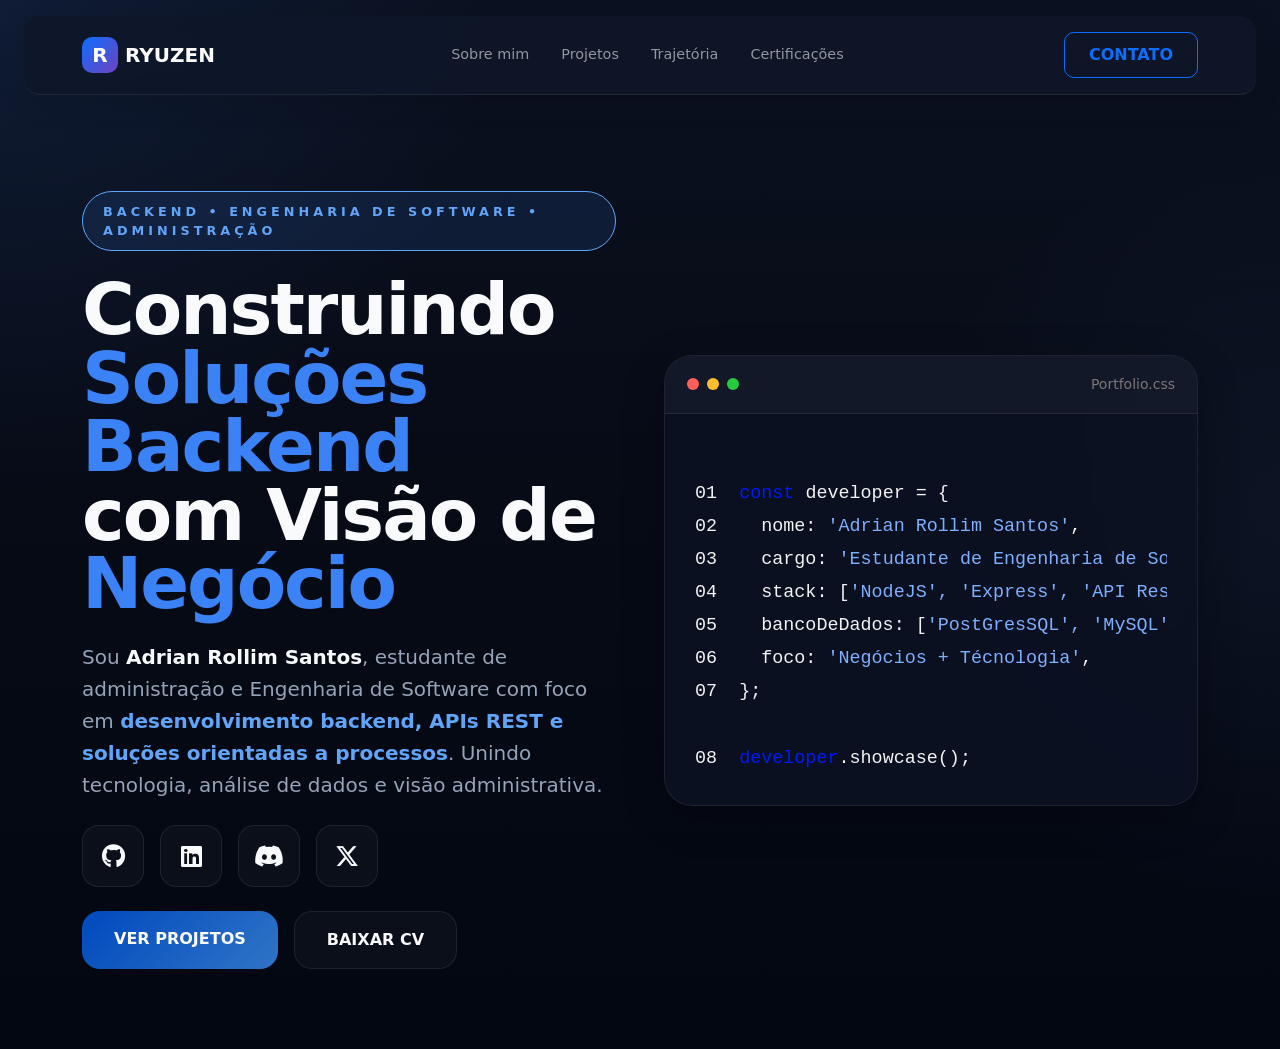
==== index.html @ 3df1aaa7 "feat: initial project setup" ====
<!doctype html>
<html lang="en">
  <head>
    <meta charset="utf-8">
    <meta name="viewport" content="width=device-width, initial-scale=1">
    <title>Bootstrap demo</title>
    <!-- === Bootstrap Link === -->
    <link href="https://cdn.jsdelivr.net/npm/bootstrap@5.3.8/dist/css/bootstrap.min.css" rel="stylesheet" integrity="sha384-sRIl4kxILFvY47J16cr9ZwB07vP4J8+LH7qKQnuqkuIAvNWLzeN8tE5YBujZqJLB" crossorigin="anonymous">
    
    <!-- === Bootstrap Icons === -->
    <link rel="stylesheet" href="https://cdn.jsdelivr.net/npm/bootstrap-icons@1.13.1/font/bootstrap-icons.min.css">

    <!-- Font Awesome Icons -->
    <link rel="stylesheet" href="https://cdnjs.cloudflare.com/ajax/libs/font-awesome/6.5.1/css/all.min.css">
    
    <!-- === CSS Personalizado === -->
    <link rel="stylesheet" href="assets/css/style.css">
    <link rel="stylesheet" href="assets/css/style-hero-section.css">
  </head>
  <body>

    <!-- === header === -->
    <header class="px-4 py-3">
        <nav class="navbar navbar-expand-lg navbar-dark modern-header py-3 rounded-4 sticky-top">
            <div class="container">
                <a href="index.html" class="navbar-brand fw-bold"><span class="brand-icon">R</span> RYUZEN</a>

                <button class="navbar-toggler" 
                type="button" data-bs-toggle="collapse" 
                data-bs-target="#menu"><span class="navbar-toggler-icon"></span></button>

                <div class="collapse navbar-collapse" id="menu">
                    <ul class="navbar-nav mx-auto align-items-lg-center">
                        <li class="nav-item mx-2"><a href="#" class="nav-link" aria-current="page">Sobre mim</a></li>
                        <li class="nav-item mx-2"><a href="#" class="nav-link">Projetos</a></li>
                        <li class="nav-item mx-2"><a href="#" class="nav-link">Trajetória</a></li>
                        <li class="nav-item mx-2"><a href="#" class="nav-link">Certificações</a></li>
                    </ul>
                    <a href="#" class="btn btn-outline-primary px-4 btn-modern"><!--<i class="bi bi-chat-left-dots"></i>-->
                        CONTATO
                    </a>
                </div>
            </div>
        </nav>
    </header>

    <!-- === hero-section === -->
    <section class="hero-section" >
        <div class="container">
            <div class="row align-items-center g-5">
                <div class="col-lg-6">
                    <span class="hero-badge shine-text">
                        BACKEND • ENGENHARIA DE SOFTWARE • ADMINISTRAÇÃO
                    </span>

                    <h1 class="hero-title mt-4">
                        Construindo <span class="accent shine-text">Soluções Backend</span><br>com Visão de<br>
                        <span class="accent shine-text">Negócio</span>
                    </h1>

                    <p class="hero-text mt-4">
                        Sou <strong>Adrian Rollim Santos</strong>, estudante de administração e Engenharia de Software
                        com foco em <span class="accent">desenvolvimento backend, APIs REST e soluções orientadas a processos</span>.
                        Unindo tecnologia, análise de dados e visão administrativa.
                    </p>

                    <div class="d-flex gap-3 mt-4 flex-wrap">
                        <a href="#" class="social-box"><i class="fa-brands fa-github" style="font-size: 1.5rem;"></i></a>
                        <a href="#" class="social-box"><i class="fa-brands fa-linkedin" style="font-size: 1.5rem;"></i></a>
                        <a href="#" class="social-box"><i class="fa-brands fa-discord"  style="font-size: 1.5rem;"></i></a>
                        <a href="#" class="social-box"><i class="fa-brands fa-x-twitter" style="font-size: 1.5rem;"></i></a>
                    </div>

                    <div class="d-flex gap-3 mt-4 flex-wrap">
                        <a href="#" class="btn hero-btn-primary">VER PROJETOS</a>
                        <a href="#" class="btn hero-btn-secondary">BAIXAR CV</a>
                    </div>
                </div>

                <div class="col-lg-6">
                    <div class="code-card">
                        <div class="code-topbar d-flex justify-content-between align-items-center">
                            <div class="dots d-flex gap-2">
                                <span></span>
                                <span></span>
                                <span></span>
                            </div>
                            <small>Portfolio.css</small>
                        </div>

                        <div class="code-body">
<pre><code >
01  <span style="color: #001aff;">const</span> developer = {
02    nome: <span style="color: #7dafff;">'Adrian Rollim Santos'</span>,
03    cargo: <span style="color: #7dafff;">'Estudante de Engenharia de Software'</span>,
04    stack: [<span style="color: #7dafff;">'NodeJS', 'Express', 'API Rest'</span>],
05    bancoDeDados: [<span style="color: #7dafff;">'PostGresSQL', 'MySQL'</span>],
06    foco: <span style="color: #7dafff;">'Negócios + Técnologia'</span>,
07  };

08  <span style="color: #001aff;">developer</span>.showcase();</code></pre>
                        </div>
                    </div>
                </div>

            </div>
        </div>
    </section>

    <script src="https://cdn.jsdelivr.net/npm/bootstrap@5.3.8/dist/js/bootstrap.bundle.min.js" integrity="sha384-FKyoEForCGlyvwx9Hj09JcYn3nv7wiPVlz7YYwJrWVcXK/BmnVDxM+D2scQbITxI" crossorigin="anonymous"></script>
  </body>
</html>
---- assets/css/style.css ----
/* ==== GERAL CONFIG. ==== */
:root {
    --bg-main: #050816;
    --bg-soft: #0b1120;
    --bg-panel: rgba(12, 18, 35, 0.88);

    --text-main: #f8fafc;
    --text-soft: #94a3b8;

    --accent: #3b82f6;
    --accent-strong: #60a5fa;
    --accent-soft: rgba(59, 130, 246, 0.12);

    --border-soft: rgba(255, 255, 255, 0.08);
    --shadow-soft: 0 12px 40px rgba(0, 0, 0, 0.28);
}

body {
    color: white;
    background:
        radial-gradient(
            circle at top left,
            rgba(59, 130, 246, 0.10),
            transparent 30%
        ),

        radial-gradient(
            circle at right center,
            rgba(96, 165, 250, 0.06),
            transparent 28%
        ),

        linear-gradient(
            to bottom,
            #0b1120 0%,
            #070b16 45%,
            #030712 100%
        );
}


/* ==== HEADER ==== */
.modern-header {
    background: rgba(15, 23, 42, 0.85);
    backdrop-filter: blur(10px);
    border-bottom: 1px solid rgba(255, 255, 255, 0.08);
    box-shadow: 0 8px 30px rgba(0, 0, 0, 0.12);
}

/* ==== BRAND ICON ==== */
.brand-icon {
    width: 36px;
    height: 36px;
    border-radius: 10px;
    display: inline-flex;
    align-items: center;
    justify-content: center;
    background: linear-gradient(135deg, #0d6efd, #6f42c1);
    color: white;
    font-weight: bold;
}

/* ==== LINKS <a> ==== */

.navbar {
    transition: all 0.3s ease;
}

.navbar .nav-link {
    font-size: 0.9rem;
    position: relative;
    font-weight: 500;
    transition: 0.3s ease;
}

.navbar .nav-link:hover {
    color: #ffffff;
    transform: translateY(-1px);
}

.navbar .nav-link::after {
    content: "";
    position: absolute;
    left: 8px;
    bottom: 4px;
    width: 0;
    height: 2px;
    background: #0d6efd;
    transition: width 0.3s ease;
}

.navbar .nav-link:hover::after,
.navbar .nav-link.active::after {
    width: calc(100% - 16px);
}

.navbar .nav-link.active {
    color: #fff;
    font-weight: 600;
}

/* ==== CTA HEADER ==== */
.btn-modern {
    border-radius: 10px;
    padding: 10px 22px;
    font-weight: 600;
    transition: 0.3s ease;
}

.btn-modern:hover {
    transform: translateY(-2px);
}

/* ==== MENU MOBILE ==== */
@media (max-width: 991.98px) {
    .navbar-collapse {
        margin-top: 16px;
        padding: 16px;
        border-radius: 16px;
        background: rgba(255, 255, 255, 0.04);
    }
}
---- assets/css/style-hero-section.css ----
:root {
    --bg-main: #050816;
    --bg-soft: #0b1120;
    --bg-panel: rgba(12, 18, 35, 0.88);

    --text-main: #f8fafc;
    --text-soft: #94a3b8;

    --accent: #3b82f6;
    --accent-strong: #60a5fa;
    --accent-soft: rgba(59, 130, 246, 0.12);

    --border-soft: rgba(255, 255, 255, 0.08);
    --shadow-soft: 0 12px 40px rgba(0, 0, 0, 0.28);
}

body {
    background:
        radial-gradient(
            circle at top left,
            rgba(59, 130, 246, 0.10),
            transparent 30%
        ),

        radial-gradient(
            circle at right center,
            rgba(96, 165, 250, 0.06),
            transparent 28%
        ),

        linear-gradient(
            to bottom,
            #0b1120 0%,
            #070b16 45%,
            #030712 100%
        );
}


.hero-section {
    min-height: 100vh;
    display: flex;
    align-items: center;
    padding: 80px 0;
}

.hero-badge {
    display: inline-block;
    padding: 10px 20px;
    border-radius: 999px;
    font-size: 0.8rem;
    font-weight: 700;
    letter-spacing: 4px;
    color: var(--accent-strong);
    background: var(--accent-soft);
    border: 1px solid var(--accent-strong);
}

.hero-title {
    font-size: 4.5rem;
    line-height: 0.95;
    font-weight: 800;
    letter-spacing: -2px;
    color: var(--text-main);
}

.hero-title .accent {
    color: var(--accent);
}

.hero-text {
    max-width: 620px;
    font-size: 1.25rem;
    line-height: 1.6;
    color: var(--text-soft);
}

.hero-text strong {
    color: var(--text-main);
}

.hero-text .accent {
    color: var(--accent-strong);
    font-weight: 700;
}

.social-box {
    width: 62px;
    height: 62px;
    border-radius: 16px;
    display: flex;
    align-items: center;
    justify-content: center;
    text-decoration: none;
    color: var(--text-main);
    background: rgba(255, 255, 255, 0.03);
    border: 1px solid var(--border-soft);
    transition: all 0.3s ease;
}

.social-box:hover {
    transform: translateY(-4px);
    border: 1px solid var(--accent-strong);
    box-shadow: 0 12px 30px var(--accent);
}

.hero-btn-primary {
    padding: 16px 32px;
    border-radius: 18px;
    font-weight: 700;
    border: none;
    background: linear-gradient(135deg, #0049be, #3074c6);
    color: white;
    /*box-shadow: 0 0px 30px #528ed8;*/
    transition: all 0.3s ease;
}

.hero-btn-primary:hover {
    transform: translateY(-2px);
    box-shadow: 0 0 34px var(--accent);
    color: white;
}

.hero-btn-secondary {
    padding: 16px 32px;
    border-radius: 18px;
    font-weight: 700;
    color: var(--text-main);
    background: rgba(255, 255, 255, 0.03);
    border: 1px solid var(--border-soft);
    transition: all 0.3s ease;
}

.hero-btn-secondary:hover {
    color: white;
    background: rgba(255, 255, 255, 0.06);
    border-color: rgba(255, 255, 255, 0.12);
}

.code-card {
    background: var(--bg-panel);
    border: 1px solid var(--border-soft);
    border-radius: 28px;
    overflow: hidden;
    backdrop-filter: blur(10px);
    box-shadow: var(--shadow-soft);
}

.code-topbar {
    padding: 18px 22px;
    background: rgba(255, 255, 255, 0.03);
    border-bottom: 1px solid var(--border-soft);
}

.code-topbar small {
    color: #7d7676;
}

.dots span {
    width: 12px;
    height: 12px;
    border-radius: 50%;
    display: inline-block;
    background: #ff5f56;
}

.dots span:nth-child(2) {
    background: #ffbd2e;
}

.dots span:nth-child(3) {
    background: #27c93f;
}

.code-body {
    padding: 30px;
}

.code-body pre {
    margin: 0;
    font-size: 1.15rem;
    line-height: 1.8;
    color: #f3f3f3;
    font-family: "Courier New", monospace;
}

@media (max-width: 991.98px) {
    .hero-section {
        min-height: auto;
        padding: 70px 0;
    }

    .hero-title {
        font-size: 3rem;
    }

    .hero-text {
        font-size: 1.05rem;
    }

    .code-body pre {
        font-size: 0.95rem;
    }
}
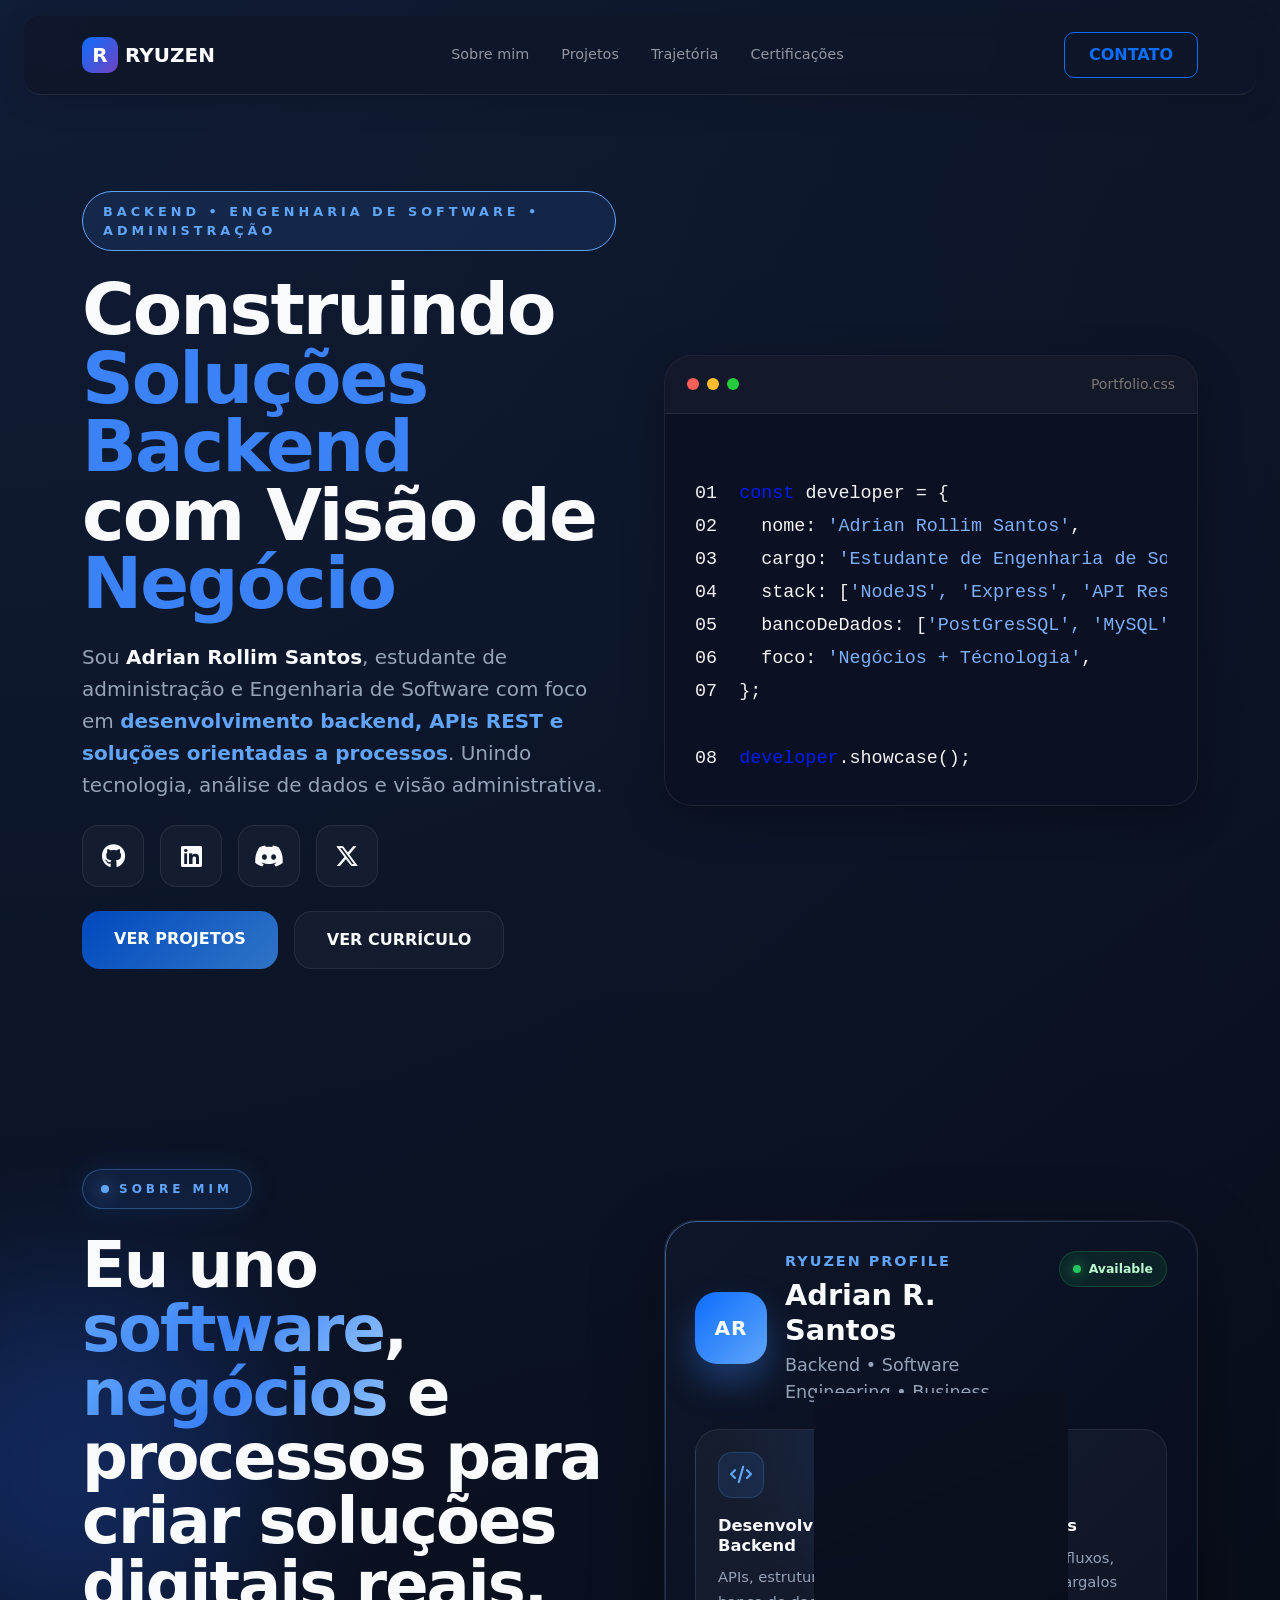
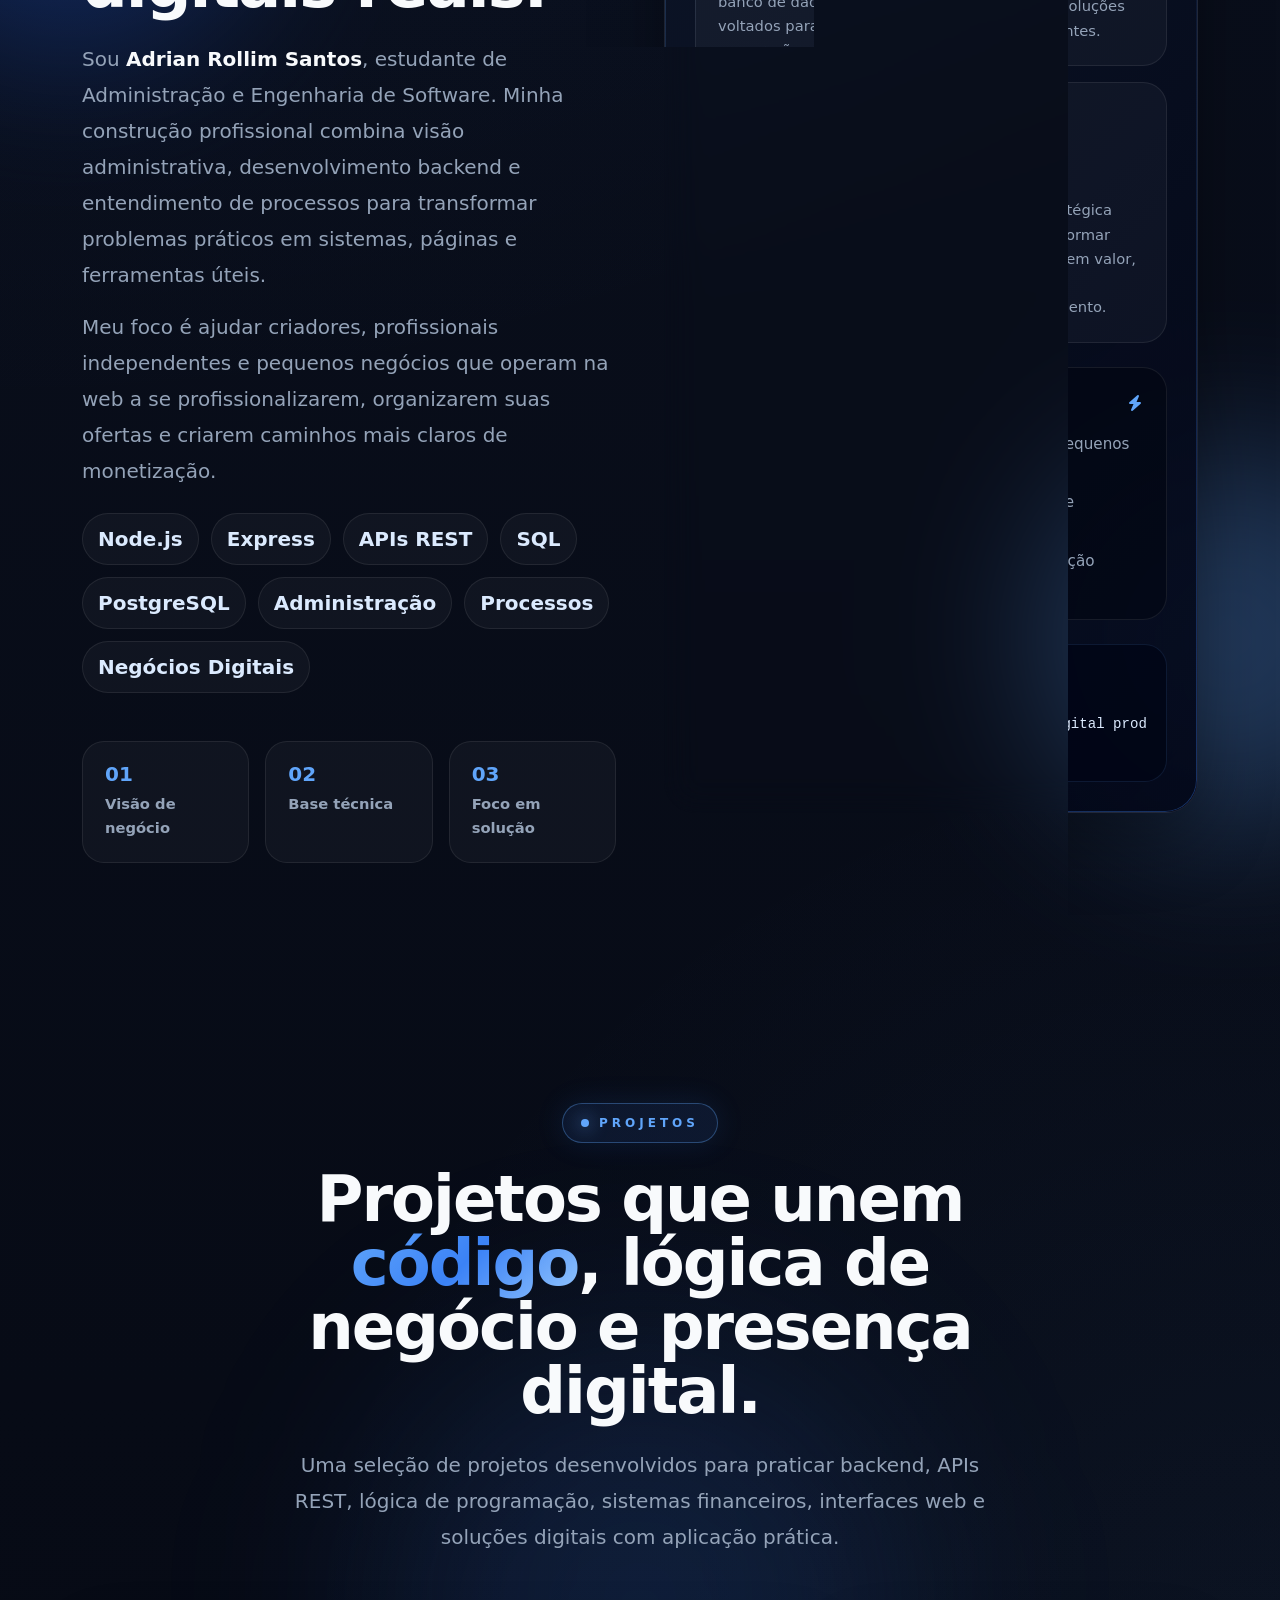
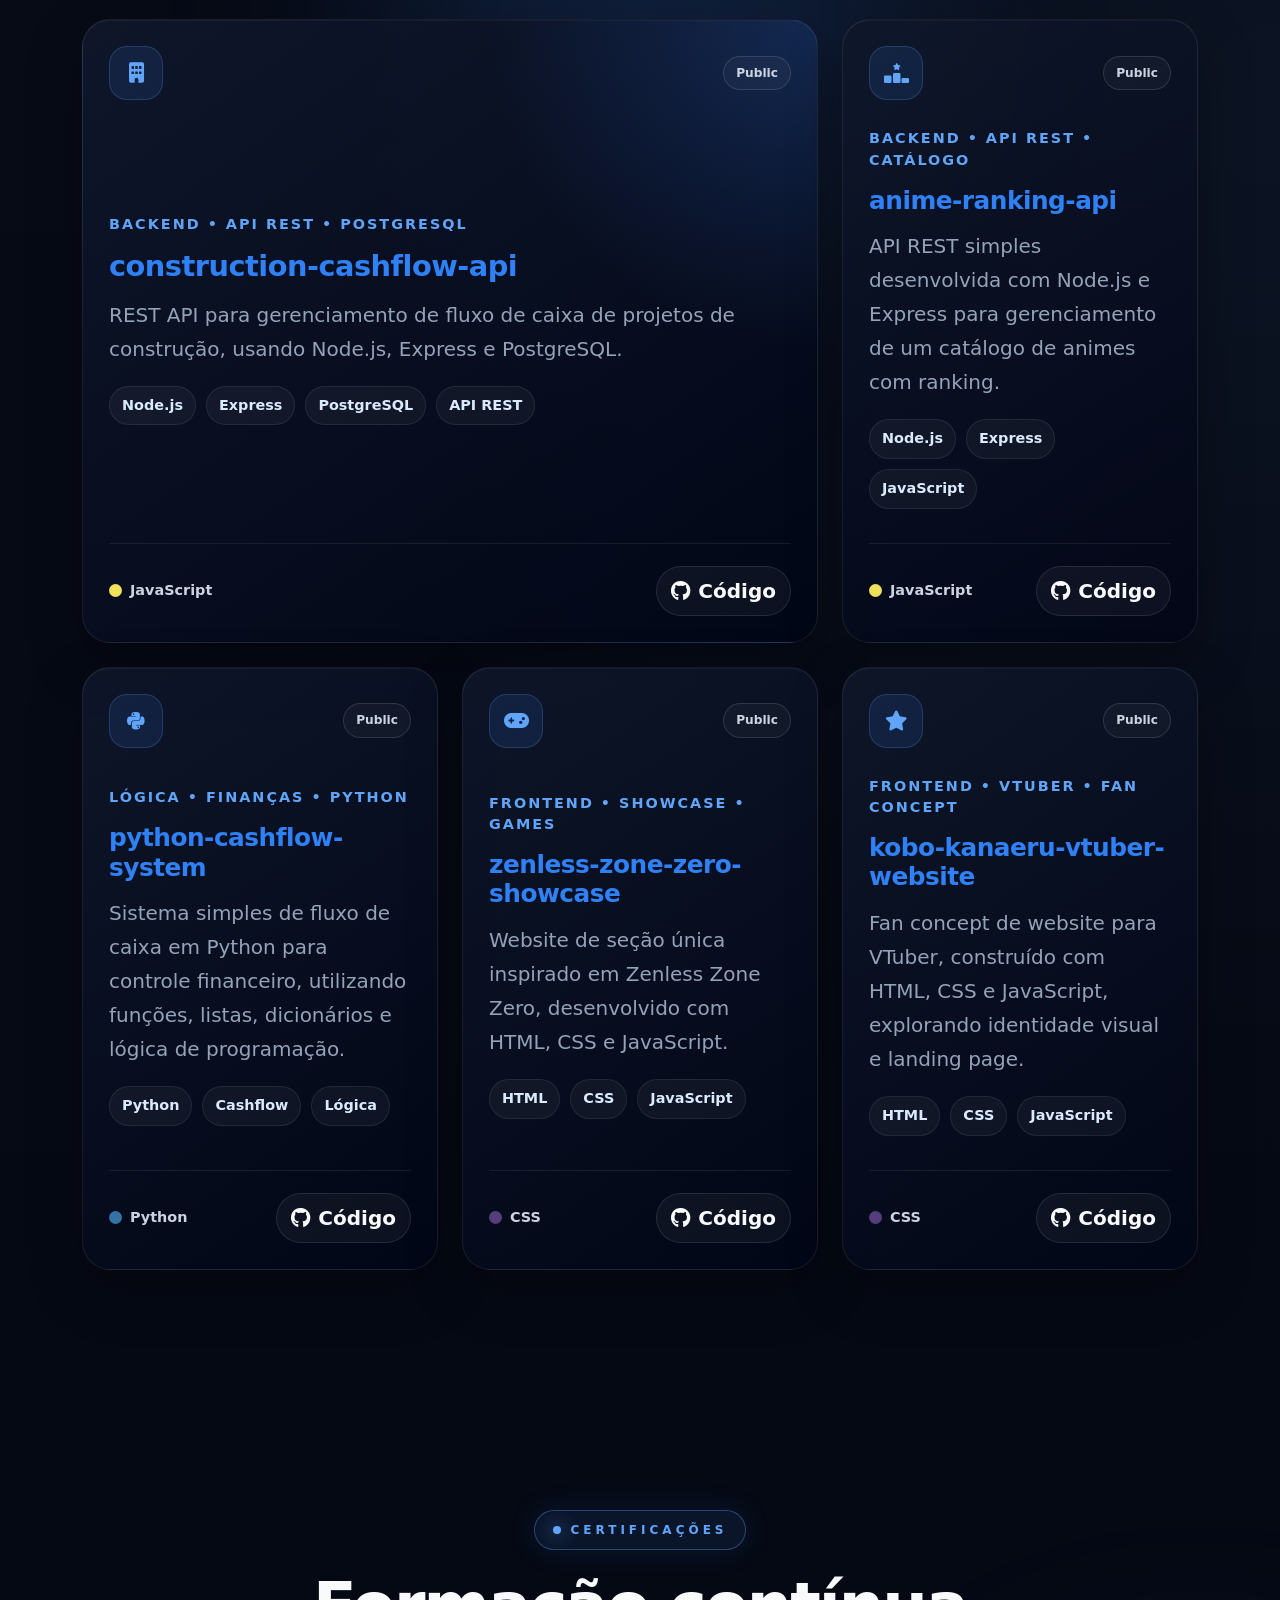
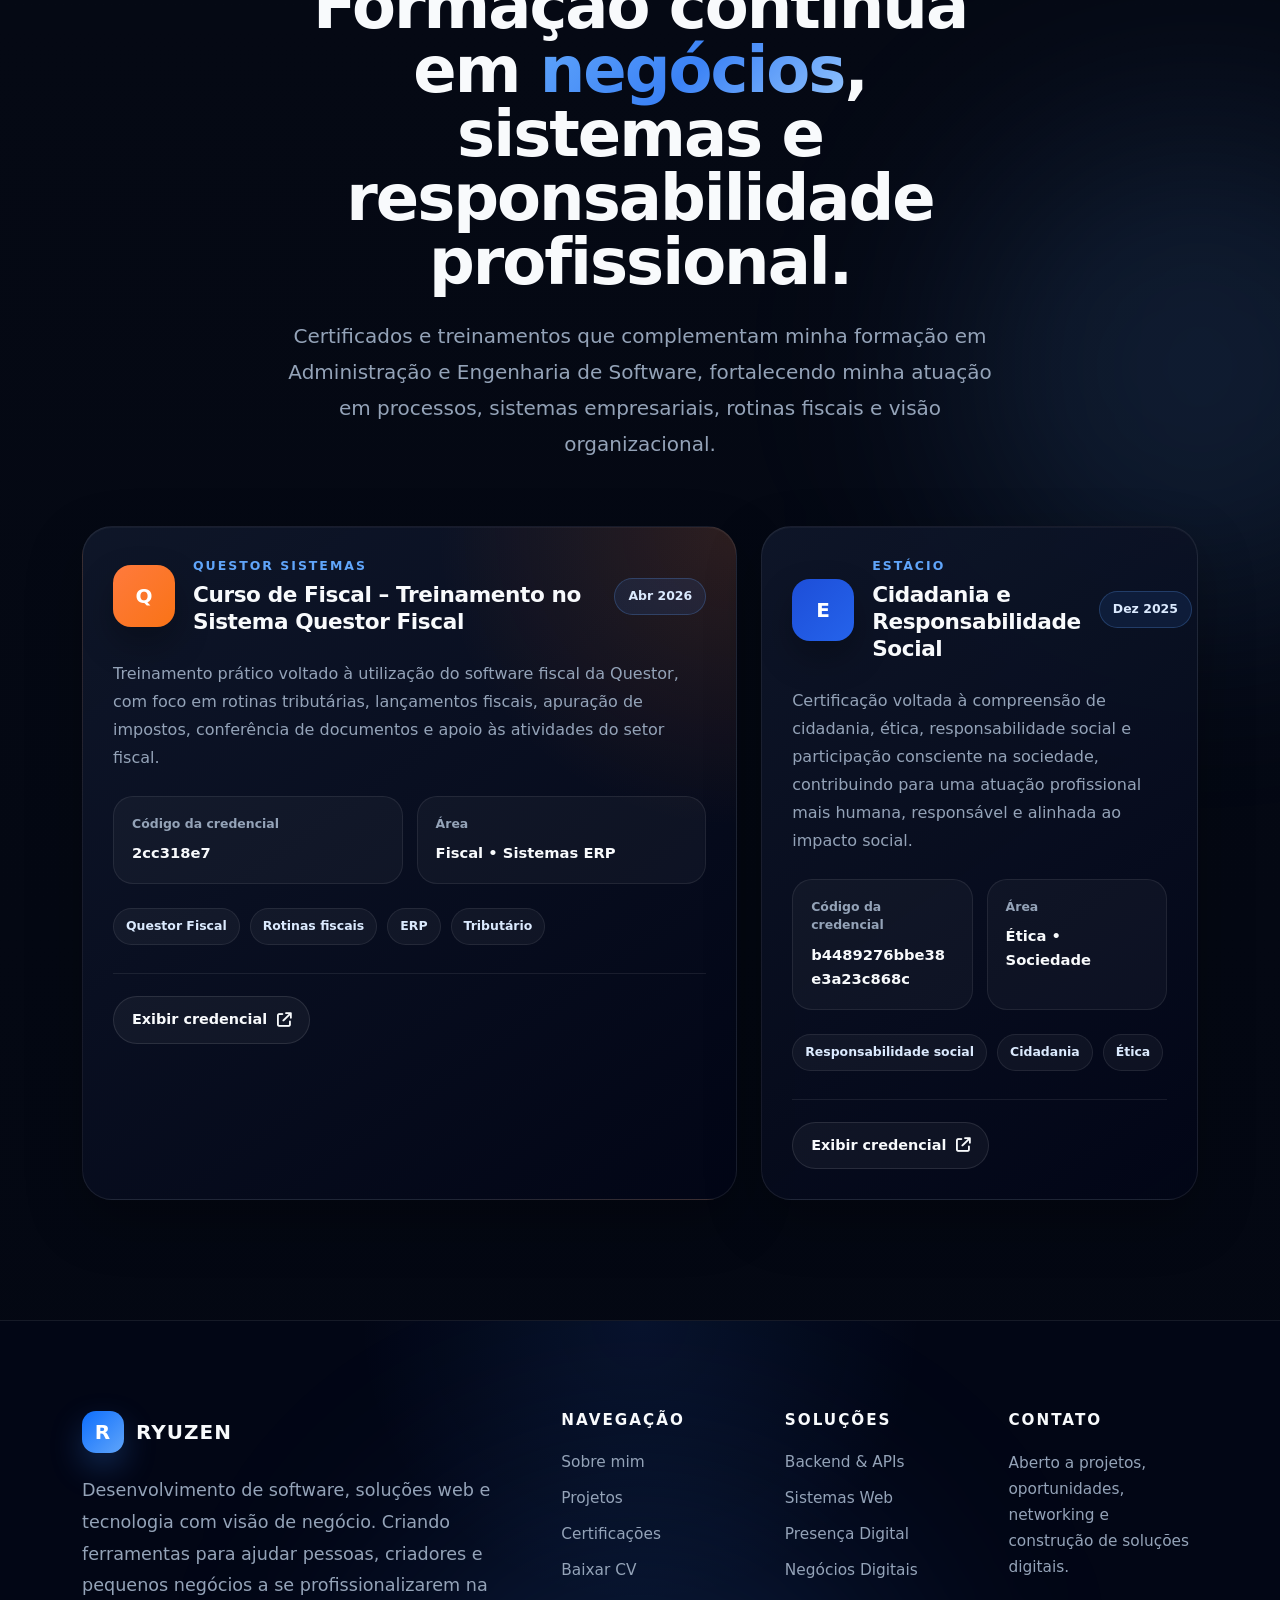
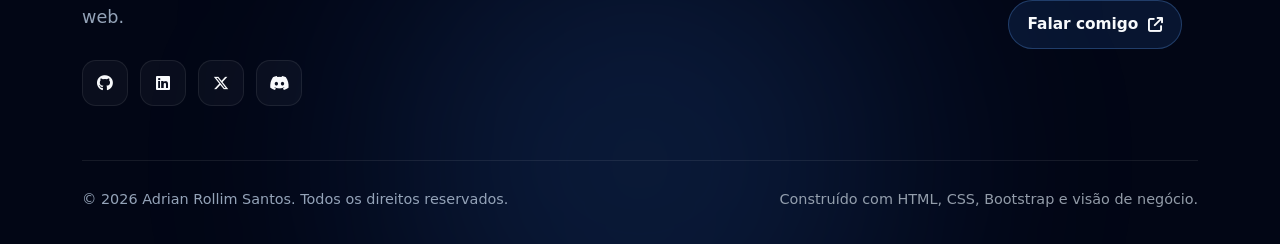
==== commit 3bec2f48: "feat: enviando novamente" ====
--- a/index.html
+++ b/index.html
@@ -3,7 +3,8 @@
   <head>
     <meta charset="utf-8">
     <meta name="viewport" content="width=device-width, initial-scale=1">
-    <title>Bootstrap demo</title>
+    <link rel="shortcut icon" href="assets/img/icons/favicon.png" type="image/x-icon">
+    <title>Adrian R. Santos | Portifólio de Desenvolvimento de Software</title>
     <!-- === Bootstrap Link === -->
     <link href="https://cdn.jsdelivr.net/npm/bootstrap@5.3.8/dist/css/bootstrap.min.css" rel="stylesheet" integrity="sha384-sRIl4kxILFvY47J16cr9ZwB07vP4J8+LH7qKQnuqkuIAvNWLzeN8tE5YBujZqJLB" crossorigin="anonymous">
     
@@ -16,6 +17,10 @@
     <!-- === CSS Personalizado === -->
     <link rel="stylesheet" href="assets/css/style.css">
     <link rel="stylesheet" href="assets/css/style-hero-section.css">
+    <link rel="stylesheet" href="assets/css/style-about-section.css">
+    <link rel="stylesheet" href="assets/css/style-projects-section.css">
+    <link rel="stylesheet" href="assets/css/styele-certifications.css">
+    <link rel="stylesheet" href="assets/css/style-footer-section.css">
   </head>
   <body>
 
@@ -31,12 +36,12 @@
 
                 <div class="collapse navbar-collapse" id="menu">
                     <ul class="navbar-nav mx-auto align-items-lg-center">
-                        <li class="nav-item mx-2"><a href="#" class="nav-link" aria-current="page">Sobre mim</a></li>
-                        <li class="nav-item mx-2"><a href="#" class="nav-link">Projetos</a></li>
+                        <li class="nav-item mx-2"><a href="#sobre" class="nav-link" aria-current="page">Sobre mim</a></li>
+                        <li class="nav-item mx-2"><a href="#projetos" class="nav-link">Projetos</a></li>
                         <li class="nav-item mx-2"><a href="#" class="nav-link">Trajetória</a></li>
-                        <li class="nav-item mx-2"><a href="#" class="nav-link">Certificações</a></li>
+                        <li class="nav-item mx-2"><a href="#certificacoes" class="nav-link">Certificações</a></li>
                     </ul>
-                    <a href="#" class="btn btn-outline-primary px-4 btn-modern"><!--<i class="bi bi-chat-left-dots"></i>-->
+                    <a href="#contato" class="btn btn-outline-primary px-4 btn-modern"><!--<i class="bi bi-chat-left-dots"></i>-->
                         CONTATO
                     </a>
                 </div>
@@ -65,15 +70,15 @@
                     </p>
 
                     <div class="d-flex gap-3 mt-4 flex-wrap">
-                        <a href="#" class="social-box"><i class="fa-brands fa-github" style="font-size: 1.5rem;"></i></a>
-                        <a href="#" class="social-box"><i class="fa-brands fa-linkedin" style="font-size: 1.5rem;"></i></a>
+                        <a href="https://github.com/ryuzenink-cell" class="social-box"><i class="fa-brands fa-github" style="font-size: 1.5rem;"></i></a>
+                        <a href="https://www.linkedin.com/in/adrianrollimsantos" class="social-box"><i class="fa-brands fa-linkedin" style="font-size: 1.5rem;"></i></a>
                         <a href="#" class="social-box"><i class="fa-brands fa-discord"  style="font-size: 1.5rem;"></i></a>
                         <a href="#" class="social-box"><i class="fa-brands fa-x-twitter" style="font-size: 1.5rem;"></i></a>
                     </div>
 
                     <div class="d-flex gap-3 mt-4 flex-wrap">
-                        <a href="#" class="btn hero-btn-primary">VER PROJETOS</a>
-                        <a href="#" class="btn hero-btn-secondary">BAIXAR CV</a>
+                        <a href="#projetos" class="btn hero-btn-primary">VER PROJETOS</a>
+                        <a href="https://www.linkedin.com/in/adrianrollimsantos" target="_blank" class="btn hero-btn-secondary"><!--<i class="bi bi-download"></i>-->VER CURRÍCULO</a>
                     </div>
                 </div>
 
@@ -107,6 +112,596 @@
         </div>
     </section>
 
+    <!-- === sobre mim === -->
+    <section class="about-section" id="sobre">
+        <div class="about-glow about-glow-left"></div>
+        <div class="about-glow about-glow-right"></div>
+
+        <div class="container position-relative">
+            <div class="row align-items-center g-5">
+
+                <div class="col-lg-6">
+                    <span class="section-eyebrow">
+                        SOBRE MIM
+                    </span>
+
+                    <h2 class="section-title mt-4">
+                        Eu uno <span class="gradient-text">software</span>, 
+                        <span class="gradient-text">negócios</span> e processos para criar soluções digitais reais.
+                    </h2>
+
+                    <p class="section-description mt-4">
+                        Sou <strong>Adrian Rollim Santos</strong>, estudante de Administração e Engenharia de Software.
+                        Minha construção profissional combina visão administrativa, desenvolvimento backend e entendimento
+                        de processos para transformar problemas práticos em sistemas, páginas e ferramentas úteis.
+                    </p>
+
+                    <p class="section-description">
+                        Meu foco é ajudar criadores, profissionais independentes e pequenos negócios que operam na web
+                        a se profissionalizarem, organizarem suas ofertas e criarem caminhos mais claros de monetização.
+                    </p>
+
+                    <div class="tech-stack mt-4">
+                        <span>Node.js</span>
+                        <span>Express</span>
+                        <span>APIs REST</span>
+                        <span>SQL</span>
+                        <span>PostgreSQL</span>
+                        <span>Administração</span>
+                        <span>Processos</span>
+                        <span>Negócios Digitais</span>
+                    </div>
+
+                    <div class="about-stats mt-5">
+                        <div class="stat-card">
+                            <strong>01</strong>
+                            <span>Visão de negócio</span>
+                        </div>
+
+                        <div class="stat-card">
+                            <strong>02</strong>
+                            <span>Base técnica</span>
+                        </div>
+
+                        <div class="stat-card">
+                            <strong>03</strong>
+                            <span>Foco em solução</span>
+                        </div>
+                    </div>
+                </div>
+
+                <div class="col-lg-6">
+                    <div class="about-dashboard">
+                        <div class="dashboard-top">
+                            <div class="profile-area">
+                                <div class="profile-avatar">
+                                    AR
+                                </div>
+
+                                <div>
+                                    <span class="dashboard-label">Ryuzen Profile</span>
+                                    <h3>Adrian R. Santos</h3>
+                                    <p>Backend • Software Engineering • Business</p>
+                                </div>
+                            </div>
+
+                            <div class="status-pill">
+                                <span></span>
+                                Available
+                            </div>
+                        </div>
+
+                        <div class="dashboard-grid mt-4">
+                            <div class="dashboard-card featured-card">
+                                <i class="fa-solid fa-code"></i>
+                                <h4>Desenvolvimento Backend</h4>
+                                <p>
+                                    APIs, estruturas de dados, banco de dados e sistemas voltados para organização e operação.
+                                </p>
+                            </div>
+
+                            <div class="dashboard-card">
+                                <i class="fa-solid fa-diagram-project"></i>
+                                <h4>Processos</h4>
+                                <p>
+                                    Análise de fluxos, rotinas e gargalos para criar soluções mais eficientes.
+                                </p>
+                            </div>
+
+                            <div class="dashboard-card">
+                                <i class="fa-solid fa-chart-simple"></i>
+                                <h4>Negócios</h4>
+                                <p>
+                                    Visão estratégica para transformar tecnologia em valor, receita e posicionamento.
+                                </p>
+                            </div>
+                        </div>
+
+                        <div class="focus-panel mt-4">
+                            <div class="focus-header">
+                                <span>Current Focus</span>
+                                <i class="fa-solid fa-bolt"></i>
+                            </div>
+
+                            <ul>
+                                <li>
+                                    <i class="fa-solid fa-check"></i>
+                                    Construir soluções web para criadores e pequenos negócios.
+                                </li>
+
+                                <li>
+                                    <i class="fa-solid fa-check"></i>
+                                    Desenvolver APIs e sistemas com lógica de negócio.
+                                </li>
+
+                                <li>
+                                    <i class="fa-solid fa-check"></i>
+                                    Unir administração, tecnologia e monetização digital.
+                                </li>
+                            </ul>
+                        </div>
+
+                        <div class="mini-terminal mt-4" style="font-family: 'Courier New', monospace">
+    <pre><code>ryuzen.init({
+    mode: 'business-driven software',
+    mission: 'solve real problems with digital products'
+    });</code></pre>
+                        </div>
+                    </div>
+                </div>
+
+            </div>
+        </div>
+    </section>
+    
+    
+    <!-- === projetos === -->
+    <section class="projects-section" id="projetos">
+        <div class="projects-glow"></div>
+
+        <div class="container position-relative">
+            <div class="row justify-content-center text-center">
+                <div class="col-lg-8">
+                    <span class="section-eyebrow">
+                        PROJETOS
+                    </span>
+
+                    <h2 class="section-title mx-auto mt-4">
+                        Projetos que unem <span class="gradient-text">código</span>, lógica de negócio e presença digital.
+                    </h2>
+
+                    <p class="section-description mx-auto mt-4">
+                        Uma seleção de projetos desenvolvidos para praticar backend, APIs REST, lógica de programação,
+                        sistemas financeiros, interfaces web e soluções digitais com aplicação prática.
+                    </p>
+                </div>
+            </div>
+
+            <div class="projects-grid mt-5">
+
+                <!-- Projeto 01 -->
+                <article class="project-card project-featured">
+                    <div class="project-card-top">
+                        <div class="project-icon">
+                            <i class="fa-solid fa-building"></i>
+                        </div>
+
+                        <span class="project-status">Public</span>
+                    </div>
+
+                    <div class="project-content">
+                        <span class="project-category">Backend • API REST • PostgreSQL</span>
+
+                        <h3>construction-cashflow-api</h3>
+
+                        <p>
+                            REST API para gerenciamento de fluxo de caixa de projetos de construção,
+                            usando Node.js, Express e PostgreSQL.
+                        </p>
+
+                        <div class="project-tags">
+                            <span>Node.js</span>
+                            <span>Express</span>
+                            <span>PostgreSQL</span>
+                            <span>API REST</span>
+                        </div>
+                    </div>
+
+                    <div class="project-footer">
+                        <div class="project-language">
+                            <span class="language-dot javascript"></span>
+                            JavaScript
+                        </div>
+
+                        <div class="project-actions">
+                            <a href="https://github.com/ryuzenink-cell/construction-cashflow-api" target="_blank" class="project-link">
+                                <i class="fa-brands fa-github"></i>
+                                Código
+                            </a>
+                        </div>
+                    </div>
+                </article>
+
+                <!-- Projeto 02 -->
+                <article class="project-card">
+                    <div class="project-card-top">
+                        <div class="project-icon">
+                            <i class="fa-solid fa-ranking-star"></i>
+                        </div>
+
+                        <span class="project-status">Public</span>
+                    </div>
+
+                    <div class="project-content">
+                        <span class="project-category">Backend • API REST • Catálogo</span>
+
+                        <h3>anime-ranking-api</h3>
+
+                        <p>
+                            API REST simples desenvolvida com Node.js e Express para gerenciamento
+                            de um catálogo de animes com ranking.
+                        </p>
+
+                        <div class="project-tags">
+                            <span>Node.js</span>
+                            <span>Express</span>
+                            <span>JavaScript</span>
+                        </div>
+                    </div>
+
+                    <div class="project-footer">
+                        <div class="project-language">
+                            <span class="language-dot javascript"></span>
+                            JavaScript
+                        </div>
+
+                        <div class="project-actions">
+                            <a href="https://github.com/ryuzenink-cell/anime-ranking-api" target="_blank" class="project-link">
+                                <i class="fa-brands fa-github"></i>
+                                Código
+                            </a>
+                        </div>
+                    </div>
+                </article>
+
+                <!-- Projeto 03 -->
+                <article class="project-card">
+                    <div class="project-card-top">
+                        <div class="project-icon">
+                            <i class="fa-brands fa-python"></i>
+                        </div>
+
+                        <span class="project-status">Public</span>
+                    </div>
+
+                    <div class="project-content">
+                        <span class="project-category">Lógica • Finanças • Python</span>
+
+                        <h3>python-cashflow-system</h3>
+
+                        <p>
+                            Sistema simples de fluxo de caixa em Python para controle financeiro,
+                            utilizando funções, listas, dicionários e lógica de programação.
+                        </p>
+
+                        <div class="project-tags">
+                            <span>Python</span>
+                            <span>Cashflow</span>
+                            <span>Lógica</span>
+                        </div>
+                    </div>
+
+                    <div class="project-footer">
+                        <div class="project-language">
+                            <span class="language-dot python"></span>
+                            Python
+                        </div>
+
+                        <div class="project-actions">
+                            <a href="https://github.com/ryuzenink-cell/python-cashflow-system" target="_blank" class="project-link">
+                                <i class="fa-brands fa-github"></i>
+                                Código
+                            </a>
+                        </div>
+                    </div>
+                </article>
+
+
+                <!-- Projeto 04 -->
+                <article class="project-card">
+                    <div class="project-card-top">
+                        <div class="project-icon">
+                            <i class="fa-solid fa-gamepad"></i>
+                        </div>
+
+                        <span class="project-status">Public</span>
+                    </div>
+
+                    <div class="project-content">
+                        <span class="project-category">Frontend • Showcase • Games</span>
+
+                        <h3>zenless-zone-zero-showcase</h3>
+
+                        <p>
+                            Website de seção única inspirado em Zenless Zone Zero,
+                            desenvolvido com HTML, CSS e JavaScript.
+                        </p>
+
+                        <div class="project-tags">
+                            <span>HTML</span>
+                            <span>CSS</span>
+                            <span>JavaScript</span>
+                        </div>
+                    </div>
+
+                    <div class="project-footer">
+                        <div class="project-language">
+                            <span class="language-dot css"></span>
+                            CSS
+                        </div>
+
+                        <div class="project-actions">
+                            <a href="https://github.com/ryuzenink-cell/zenless-zone-zero-showcase" target="_blank" class="project-link">
+                                <i class="fa-brands fa-github"></i>
+                                Código
+                            </a>
+                        </div>
+                    </div>
+                </article>
+
+                <!-- Projeto 05 -->
+                <article class="project-card">
+                    <div class="project-card-top">
+                        <div class="project-icon">
+                            <i class="fa-solid fa-star"></i>
+                        </div>
+
+                        <span class="project-status">Public</span>
+                    </div>
+
+                    <div class="project-content">
+                        <span class="project-category">Frontend • VTuber • Fan Concept</span>
+
+                        <h3>kobo-kanaeru-vtuber-website</h3>
+
+                        <p>
+                            Fan concept de website para VTuber, construído com HTML,
+                            CSS e JavaScript, explorando identidade visual e landing page.
+                        </p>
+
+                        <div class="project-tags">
+                            <span>HTML</span>
+                            <span>CSS</span>
+                            <span>JavaScript</span>
+                        </div>
+                    </div>
+
+                    <div class="project-footer">
+                        <div class="project-language">
+                            <span class="language-dot css"></span>
+                            CSS
+                        </div>
+
+                        <div class="project-actions">
+                            <a href="https://github.com/ryuzenink-cell/kobo-kanaeru-vtuber-website" target="_blank" class="project-link">
+                                <i class="fa-brands fa-github"></i>
+                                Código
+                            </a>
+                        </div>
+                    </div>
+                </article>
+
+            </div>
+        </div>
+    </section>
+
+    <!-- === certificações === -->
+    <section class="certifications-section" id="certificacoes">
+        <div class="certifications-glow"></div>
+
+        <div class="container position-relative">
+            <div class="row justify-content-center text-center">
+                <div class="col-lg-8">
+                    <span class="section-eyebrow">
+                        CERTIFICAÇÕES
+                    </span>
+
+                    <h2 class="section-title mx-auto mt-4">
+                        Formação contínua em <span class="gradient-text">negócios</span>, sistemas e responsabilidade profissional.
+                    </h2>
+
+                    <p class="section-description mx-auto mt-4">
+                        Certificados e treinamentos que complementam minha formação em Administração e Engenharia de Software,
+                        fortalecendo minha atuação em processos, sistemas empresariais, rotinas fiscais e visão organizacional.
+                    </p>
+                </div>
+            </div>
+
+            <div class="certifications-grid mt-5">
+
+                <!-- Certificação 01 -->
+                <article class="certification-card certification-featured">
+                    <div class="certification-header">
+                        <div class="certification-logo questor-logo">
+                            <span>Q</span>
+                        </div>
+
+                        <div class="certification-meta">
+                            <span class="certification-issuer">Questor Sistemas</span>
+                            <h3>Curso de Fiscal – Treinamento no Sistema Questor Fiscal</h3>
+                        </div>
+
+                        <span class="certification-date">Abr 2026</span>
+                    </div>
+
+                    <p class="certification-description">
+                        Treinamento prático voltado à utilização do software fiscal da Questor, com foco em rotinas tributárias,
+                        lançamentos fiscais, apuração de impostos, conferência de documentos e apoio às atividades do setor fiscal.
+                    </p>
+
+                    <div class="certification-details">
+                        <div>
+                            <span>Código da credencial</span>
+                            <strong>2cc318e7</strong>
+                        </div>
+
+                        <div>
+                            <span>Área</span>
+                            <strong>Fiscal • Sistemas ERP</strong>
+                        </div>
+                    </div>
+
+                    <div class="certification-tags">
+                        <span>Questor Fiscal</span>
+                        <span>Rotinas fiscais</span>
+                        <span>ERP</span>
+                        <span>Tributário</span>
+                    </div>
+
+                    <div class="certification-footer">
+                        <a href="#" target="_blank" class="certification-link">
+                            Exibir credencial
+                            <i class="fa-solid fa-arrow-up-right-from-square"></i>
+                        </a>
+                    </div>
+                </article>
+
+                <!-- Certificação 02 -->
+                <article class="certification-card">
+                    <div class="certification-header">
+                        <div class="certification-logo estacio-logo">
+                            <span>E</span>
+                        </div>
+
+                        <div class="certification-meta">
+                            <span class="certification-issuer">Estácio</span>
+                            <h3>Cidadania e Responsabilidade Social</h3>
+                        </div>
+
+                        <span class="certification-date">Dez 2025</span>
+                    </div>
+
+                    <p class="certification-description">
+                        Certificação voltada à compreensão de cidadania, ética, responsabilidade social e participação consciente
+                        na sociedade, contribuindo para uma atuação profissional mais humana, responsável e alinhada ao impacto social.
+                    </p>
+
+                    <div class="certification-details">
+                        <div>
+                            <span>Código da credencial</span>
+                            <strong>b4489276bbe38e3a23c868c</strong>
+                        </div>
+
+                        <div>
+                            <span>Área</span>
+                            <strong>Ética • Sociedade</strong>
+                        </div>
+                    </div>
+
+                    <div class="certification-tags">
+                        <span>Responsabilidade social</span>
+                        <span>Cidadania</span>
+                        <span>Ética</span>
+                    </div>
+
+                    <div class="certification-footer">
+                        <a href="#" target="_blank" class="certification-link">
+                            Exibir credencial
+                            <i class="fa-solid fa-arrow-up-right-from-square"></i>
+                        </a>
+                    </div>
+                </article>
+
+            </div>
+        </div>
+    </section>
+
+    <!-- === footer === -->
+    <footer class="site-footer" id="contato">
+        <div class="footer-glow"></div>
+
+        <div class="container position-relative">
+            <div class="footer-main">
+                <div class="footer-brand-area">
+                    <a href="index.html" class="footer-brand">
+                        <span class="footer-brand-icon">R</span>
+                        <span>RYUZEN</span>
+                    </a>
+
+                    <p>
+                        Desenvolvimento de software, soluções web e tecnologia com visão de negócio.
+                        Criando ferramentas para ajudar pessoas, criadores e pequenos negócios a se profissionalizarem na web.
+                    </p>
+
+                    <div class="footer-socials">
+                        <a href="https://github.com/ryuzenink-cell" target="_blank" aria-label="GitHub">
+                            <i class="fa-brands fa-github"></i>
+                        </a>
+
+                        <a href="https://www.linkedin.com/in/adrianrollimsantos" target="_blank" aria-label="LinkedIn">
+                            <i class="fa-brands fa-linkedin"></i>
+                        </a>
+
+                        <a href="#" target="_blank" aria-label="X Twitter">
+                            <i class="fa-brands fa-x-twitter"></i>
+                        </a>
+
+                        <a href="#" target="_blank" aria-label="Discord">
+                            <i class="fa-brands fa-discord"></i>
+                        </a>
+                    </div>
+                </div>
+
+                <div class="footer-links-area">
+                    <div class="footer-column">
+                        <h3>Navegação</h3>
+
+                        <ul>
+                            <li><a href="#sobre">Sobre mim</a></li>
+                            <li><a href="#projetos">Projetos</a></li>
+                            <li><a href="#certificacoes">Certificações</a></li>
+                            <li><a href="assets/files/Resume Eng Soft.pdf" target="_blank">Baixar CV</a></li>
+                        </ul>
+                    </div>
+
+                    <div class="footer-column">
+                        <h3>Soluções</h3>
+
+                        <ul>
+                            <li><a href="#projetos">Backend & APIs</a></li>
+                            <li><a href="#projetos">Sistemas Web</a></li>
+                            <li><a href="#projetos">Presença Digital</a></li>
+                            <li><a href="#projetos">Negócios Digitais</a></li>
+                        </ul>
+                    </div>
+
+                    <div class="footer-column footer-contact">
+                        <h3>Contato</h3>
+
+                        <p>
+                            Aberto a projetos, oportunidades, networking e construção de soluções digitais.
+                        </p>
+
+                        <a href="https://www.linkedin.com/in/adrianrollimsantos" target="_blank" class="footer-cta">
+                            Falar comigo
+                            <i class="fa-solid fa-arrow-up-right-from-square"></i>
+                        </a>
+                    </div>
+                </div>
+            </div>
+
+            <div class="footer-bottom">
+                <p>
+                    © 2026 Adrian Rollim Santos. Todos os direitos reservados.
+                </p>
+
+                <span>
+                    Construído com HTML, CSS, Bootstrap e visão de negócio.
+                </span>
+            </div>
+        </div>
+    </footer>
+
     <script src="https://cdn.jsdelivr.net/npm/bootstrap@5.3.8/dist/js/bootstrap.bundle.min.js" integrity="sha384-FKyoEForCGlyvwx9Hj09JcYn3nv7wiPVlz7YYwJrWVcXK/BmnVDxM+D2scQbITxI" crossorigin="anonymous"></script>
   </body>
 </html>
--- a/assets/css/style.css
+++ b/assets/css/style.css
@@ -37,7 +37,6 @@
             #030712 100%
         );
 }
-
 
 /* ==== HEADER ==== */
 .modern-header {
--- a/assets/css/style-about-section.css
+++ b/assets/css/style-about-section.css
@@ -0,0 +1,419 @@
+/* ==== SOBRE MIM | MODERN UPGRADE ==== */
+html {
+    scroll-behavior: smooth;
+}
+
+.about-section {
+    position: relative;
+    padding: 120px 0;
+    overflow: hidden;
+}
+
+.about-glow {
+    position: absolute;
+    width: 380px;
+    height: 380px;
+    border-radius: 50%;
+    filter: blur(80px);
+    opacity: 0.28;
+    pointer-events: none;
+}
+
+.about-glow-left {
+    left: -120px;
+    top: 15%;
+    background: #2563eb;
+}
+
+.about-glow-right {
+    right: -140px;
+    bottom: 10%;
+    background: #60a5fa;
+}
+
+.section-eyebrow {
+    display: inline-flex;
+    align-items: center;
+    gap: 10px;
+    padding: 10px 18px;
+    border-radius: 999px;
+    font-size: 0.75rem;
+    font-weight: 800;
+    letter-spacing: 4px;
+    color: var(--accent-strong);
+    background: rgba(59, 130, 246, 0.10);
+    border: 1px solid rgba(96, 165, 250, 0.35);
+    box-shadow: 0 0 30px rgba(59, 130, 246, 0.12);
+}
+
+.section-eyebrow::before {
+    content: "";
+    width: 8px;
+    height: 8px;
+    border-radius: 50%;
+    background: var(--accent-strong);
+    box-shadow: 0 0 18px var(--accent-strong);
+}
+
+.section-title {
+    max-width: 720px;
+    font-size: clamp(2.3rem, 5vw, 4rem);
+    line-height: 1;
+    font-weight: 900;
+    letter-spacing: -2px;
+    color: var(--text-main);
+}
+
+.gradient-text {
+    background: linear-gradient(135deg, #60a5fa, #3b82f6, #93c5fd);
+    -webkit-background-clip: text;
+    background-clip: text;
+    color: transparent;
+}
+
+.section-description {
+    max-width: 720px;
+    font-size: 1.25rem;
+    line-height: 1.8;
+    color: var(--text-soft);
+}
+
+.section-description strong {
+    color: var(--text-main);
+}
+
+.tech-stack {
+    display: flex;
+    flex-wrap: wrap;
+    gap: 12px;
+}
+
+.tech-stack span {
+    padding: 10px 15px;
+    border-radius: 999px;
+    color: #dbeafe;
+    font-size: 1.25rem;
+    font-weight: 600;
+    background: rgba(255, 255, 255, 0.035);
+    border: 1px solid rgba(255, 255, 255, 0.08);
+    transition: 0.3s ease;
+}
+
+.tech-stack span:hover {
+    transform: translateY(-3px);
+    color: white;
+    border-color: rgba(96, 165, 250, 0.45);
+    box-shadow: 0 12px 26px rgba(59, 130, 246, 0.18);
+}
+
+.about-stats {
+    display: grid;
+    grid-template-columns: repeat(3, 1fr);
+    gap: 16px;
+}
+
+.stat-card {
+    padding: 22px;
+    border-radius: 22px;
+    background: rgba(255, 255, 255, 0.035);
+    border: 1px solid var(--border-soft);
+    transition: 0.3s ease;
+}
+
+.stat-card:hover {
+    transform: translateY(-5px);
+    border-color: rgba(96, 165, 250, 0.4);
+    background: rgba(59, 130, 246, 0.08);
+}
+
+.stat-card strong {
+    display: block;
+    margin-bottom: 8px;
+    font-size: 1.25rem;
+    line-height: 1;
+    color: var(--accent-strong);
+}
+
+.stat-card span {
+    color: var(--text-soft);
+    font-size: 0.92rem;
+    font-weight: 600;
+}
+
+.about-dashboard {
+    position: relative;
+    padding: 30px;
+    border-radius: 32px;
+    background:
+        linear-gradient(
+            135deg,
+            rgba(15, 23, 42, 0.92),
+            rgba(2, 6, 23, 0.88)
+        );
+    border: 1px solid rgba(255, 255, 255, 0.09);
+    box-shadow:
+        0 24px 70px rgba(0, 0, 0, 0.35),
+        inset 0 1px 0 rgba(255, 255, 255, 0.06);
+    backdrop-filter: blur(18px);
+}
+
+.about-dashboard::before {
+    content: "";
+    position: absolute;
+    inset: 0;
+    padding: 1px;
+    border-radius: inherit;
+    background: linear-gradient(
+        135deg,
+        rgba(96, 165, 250, 0.55),
+        transparent 35%,
+        rgba(59, 130, 246, 0.35)
+    );
+    -webkit-mask:
+        linear-gradient(#000 0 0) content-box,
+        linear-gradient(#000 0 0);
+    -webkit-mask-composite: xor;
+    mask-composite: exclude;
+    pointer-events: none;
+}
+
+.dashboard-top {
+    display: flex;
+    align-items: flex-start;
+    justify-content: space-between;
+    gap: 20px;
+}
+
+.profile-area {
+    display: flex;
+    align-items: center;
+    gap: 18px;
+}
+
+.profile-avatar {
+    width: 72px;
+    height: 72px;
+    min-width: 72px;
+    border-radius: 22px;
+    display: flex;
+    align-items: center;
+    justify-content: center;
+    color: white;
+    font-size: 1.25rem;
+    font-weight: 900;
+    letter-spacing: 1px;
+    background: linear-gradient(135deg, #0d6efd, #60a5fa);
+    box-shadow: 0 18px 35px rgba(59, 130, 246, 0.35);
+}
+
+.dashboard-label {
+    display: block;
+    margin-bottom: 6px;
+    color: var(--accent-strong);
+    font-size: 0.9rem;
+    font-weight: 800;
+    letter-spacing: 2px;
+    text-transform: uppercase;
+}
+
+.profile-area h3 {
+    margin: 0;
+    color: var(--text-main);
+    font-size: 1.8rem;
+    font-weight: 850;
+}
+
+.profile-area p {
+    margin: 5px 0 0;
+    color: var(--text-soft);
+    font-size: 1.1rem;
+}
+
+.status-pill {
+    display: inline-flex;
+    align-items: center;
+    gap: 8px;
+    padding: 8px 13px;
+    border-radius: 999px;
+    color: #bbf7d0;
+    background: rgba(34, 197, 94, 0.10);
+    border: 1px solid rgba(34, 197, 94, 0.22);
+    font-size: 0.78rem;
+    font-weight: 700;
+    white-space: nowrap;
+}
+
+.status-pill span {
+    width: 8px;
+    height: 8px;
+    border-radius: 50%;
+    background: #22c55e;
+    box-shadow: 0 0 14px #22c55e;
+}
+
+.dashboard-grid {
+    display: grid;
+    grid-template-columns: 1.1fr 0.9fr;
+    gap: 16px;
+}
+
+.dashboard-card {
+    padding: 22px;
+    border-radius: 24px;
+    background: rgba(255, 255, 255, 0.035);
+    border: 1px solid rgba(255, 255, 255, 0.08);
+    transition: 0.3s ease;
+}
+
+.dashboard-card:hover {
+    transform: translateY(-4px);
+    border-color: rgba(96, 165, 250, 0.38);
+    background: rgba(255, 255, 255, 0.055);
+}
+
+.featured-card {
+    grid-row: span 2;
+    background:
+        radial-gradient(
+            circle at top right,
+            rgba(59, 130, 246, 0.22),
+            transparent 38%
+        ),
+        rgba(255, 255, 255, 0.04);
+}
+
+.dashboard-card i {
+    width: 46px;
+    height: 46px;
+    margin-bottom: 18px;
+    border-radius: 14px;
+    display: flex;
+    align-items: center;
+    justify-content: center;
+    color: var(--accent-strong);
+    background: rgba(59, 130, 246, 0.12);
+    border: 1px solid rgba(96, 165, 250, 0.2);
+    font-size: 1.1rem;
+}
+
+.dashboard-card h4 {
+    margin-bottom: 10px;
+    color: var(--text-main);
+    font-size: 1.02rem;
+    font-weight: 800;
+}
+
+.dashboard-card p {
+    margin: 0;
+    color: var(--text-soft);
+    font-size: 0.92rem;
+    line-height: 1.65;
+}
+
+.focus-panel {
+    padding: 24px;
+    border-radius: 24px;
+    background: rgba(3, 7, 18, 0.55);
+    border: 1px solid rgba(255, 255, 255, 0.08);
+}
+
+.focus-header {
+    display: flex;
+    align-items: center;
+    justify-content: space-between;
+    margin-bottom: 18px;
+}
+
+.focus-header span {
+    color: var(--text-main);
+    font-size: 0.95rem;
+    font-weight: 800;
+}
+
+.focus-header i {
+    color: var(--accent-strong);
+}
+
+.focus-panel ul {
+    display: grid;
+    gap: 13px;
+    margin: 0;
+    padding: 0;
+    list-style: none;
+}
+
+.focus-panel li {
+    display: flex;
+    gap: 12px;
+    color: var(--text-soft);
+    font-size: 0.95rem;
+    line-height: 1.5;
+}
+
+.focus-panel li i {
+    margin-top: 3px;
+    color: var(--accent-strong);
+}
+
+.mini-terminal {
+    padding: 20px;
+    border-radius: 22px;
+    background: rgba(2, 6, 23, 0.78);
+    border: 1px solid rgba(96, 165, 250, 0.12);
+    overflow-x: auto;
+}
+
+.mini-terminal pre {
+    margin: 0;
+}
+
+.mini-terminal code {
+    color: #dbeafe;
+    font-family: "Courier New", monospace;
+    font-size: 0.88rem;
+    line-height: 1.7;
+}
+
+@media (max-width: 991.98px) {
+    .about-section {
+        padding: 90px 0;
+    }
+
+    .about-stats {
+        grid-template-columns: 1fr;
+    }
+
+    .dashboard-top {
+        flex-direction: column;
+    }
+
+    .dashboard-grid {
+        grid-template-columns: 1fr;
+    }
+
+    .featured-card {
+        grid-row: auto;
+    }
+}
+
+@media (max-width: 575.98px) {
+    .about-dashboard {
+        padding: 22px;
+        border-radius: 26px;
+    }
+
+    .profile-area {
+        align-items: flex-start;
+    }
+
+    .profile-avatar {
+        width: 58px;
+        height: 58px;
+        min-width: 58px;
+        border-radius: 18px;
+    }
+
+    .section-title {
+        letter-spacing: -1px;
+    }
+}
--- a/assets/css/style-projects-section.css
+++ b/assets/css/style-projects-section.css
@@ -0,0 +1,288 @@
+/* ==== PROJETOS ==== */
+.projects-section {
+    position: relative;
+    padding: 120px 0;
+    overflow: hidden;
+}
+
+.projects-glow {
+    position: absolute;
+    top: 18%;
+    left: 50%;
+    width: 520px;
+    height: 520px;
+    border-radius: 50%;
+    background: rgba(59, 130, 246, 0.14);
+    filter: blur(110px);
+    transform: translateX(-50%);
+    pointer-events: none;
+}
+
+.projects-grid {
+    display: grid;
+    grid-template-columns: repeat(3, 1fr);
+    gap: 24px;
+}
+
+.project-card {
+    position: relative;
+    min-height: 360px;
+    display: flex;
+    flex-direction: column;
+    justify-content: space-between;
+    padding: 26px;
+    border-radius: 28px;
+    background:
+        linear-gradient(
+            145deg,
+            rgba(15, 23, 42, 0.9),
+            rgba(2, 6, 23, 0.88)
+        );
+    border: 1px solid rgba(255, 255, 255, 0.08);
+    box-shadow:
+        0 20px 55px rgba(0, 0, 0, 0.28),
+        inset 0 1px 0 rgba(255, 255, 255, 0.04);
+    overflow: hidden;
+    transition: all 0.35s ease;
+}
+
+.project-card::before {
+    content: "";
+    position: absolute;
+    inset: 0;
+    background:
+        radial-gradient(
+            circle at top right,
+            rgba(59, 130, 246, 0.16),
+            transparent 34%
+        );
+    opacity: 0;
+    transition: 0.35s ease;
+    pointer-events: none;
+}
+
+.project-card:hover {
+    transform: translateY(-8px);
+    border-color: rgba(96, 165, 250, 0.45);
+    box-shadow:
+        0 24px 70px rgba(0, 0, 0, 0.35),
+        0 0 40px rgba(59, 130, 246, 0.12);
+}
+
+.project-card:hover::before {
+    opacity: 1;
+}
+
+.project-featured {
+    grid-column: span 2;
+    background:
+        radial-gradient(
+            circle at top right,
+            rgba(59, 130, 246, 0.22),
+            transparent 34%
+        ),
+        linear-gradient(
+            145deg,
+            rgba(15, 23, 42, 0.96),
+            rgba(2, 6, 23, 0.9)
+        );
+}
+
+.project-card-top {
+    position: relative;
+    z-index: 2;
+    display: flex;
+    align-items: center;
+    justify-content: space-between;
+    margin-bottom: 28px;
+}
+
+.project-icon {
+    width: 54px;
+    height: 54px;
+    border-radius: 18px;
+    display: flex;
+    align-items: center;
+    justify-content: center;
+    color: var(--accent-strong);
+    background: rgba(59, 130, 246, 0.12);
+    border: 1px solid rgba(96, 165, 250, 0.22);
+    font-size: 1.25rem;
+}
+
+.project-status {
+    padding: 7px 12px;
+    border-radius: 999px;
+    color: #cbd5e1;
+    font-size: 0.76rem;
+    font-weight: 700;
+    background: rgba(255, 255, 255, 0.035);
+    border: 1px solid rgba(255, 255, 255, 0.12);
+}
+
+.project-content {
+    position: relative;
+    z-index: 2;
+}
+
+.project-category {
+    display: inline-block;
+    margin-bottom: 14px;
+    color: var(--accent-strong);
+    font-size: 0.9rem;
+    font-weight: 800;
+    letter-spacing: 2px;
+    text-transform: uppercase;
+}
+
+.project-card h3 {
+    margin-bottom: 14px;
+    color: #2f81f7;
+    font-size: 1.55rem;
+    font-weight: 850;
+    letter-spacing: -0.5px;
+}
+
+.project-featured h3 {
+    font-size: 1.8rem;
+}
+
+.project-card p {
+    margin-bottom: 20px;
+    color: var(--text-soft);
+    font-size: 1.25rem;
+    line-height: 1.7;
+}
+
+.project-featured p {
+    max-width: 720px;
+    font-size: 1.25rem;
+}
+
+.project-tags {
+    display: flex;
+    flex-wrap: wrap;
+    gap: 10px;
+}
+
+.project-tags span {
+    padding: 8px 12px;
+    border-radius: 999px;
+    color: #dbeafe;
+    font-size: 0.9rem;
+    font-weight: 700;
+    background: rgba(255, 255, 255, 0.045);
+    border: 1px solid rgba(255, 255, 255, 0.08);
+}
+
+.project-footer {
+    position: relative;
+    z-index: 2;
+    display: flex;
+    align-items: center;
+    justify-content: space-between;
+    gap: 14px;
+    margin-top: 34px;
+    padding-top: 22px;
+    border-top: 1px solid rgba(255, 255, 255, 0.08);
+}
+
+.project-language {
+    display: inline-flex;
+    align-items: center;
+    gap: 8px;
+    color: #cbd5e1;
+    font-size: 0.9rem;
+    font-weight: 600;
+}
+
+.language-dot {
+    width: 13px;
+    height: 13px;
+    border-radius: 50%;
+    display: inline-block;
+}
+
+.language-dot.javascript {
+    background: #f1e05a;
+}
+
+.language-dot.python {
+    background: #3572a5;
+}
+
+.language-dot.kotlin {
+    background: #a97bff;
+}
+
+.language-dot.css {
+    background: #563d7c;
+}
+
+.project-actions {
+    display: flex;
+    align-items: center;
+    gap: 10px;
+}
+
+.project-link {
+    display: inline-flex;
+    align-items: center;
+    gap: 8px;
+    padding: 9px 14px;
+    border-radius: 999px;
+    color: var(--text-main);
+    text-decoration: none;
+    font-size: 1.25rem;
+    font-weight: 700;
+    background: rgba(255, 255, 255, 0.045);
+    border: 1px solid rgba(255, 255, 255, 0.1);
+    transition: 0.3s ease;
+}
+
+.project-link:hover {
+    color: white;
+    transform: translateY(-2px);
+    border-color: rgba(96, 165, 250, 0.45);
+    background: rgba(59, 130, 246, 0.14);
+    box-shadow: 0 10px 28px rgba(59, 130, 246, 0.18);
+}
+
+@media (max-width: 1199.98px) {
+    .projects-grid {
+        grid-template-columns: repeat(2, 1fr);
+    }
+
+    .project-featured {
+        grid-column: span 2;
+    }
+}
+
+@media (max-width: 767.98px) {
+    .projects-section {
+        padding: 90px 0;
+    }
+
+    .projects-grid {
+        grid-template-columns: 1fr;
+    }
+
+    .project-featured {
+        grid-column: span 1;
+    }
+
+    .project-card {
+        min-height: auto;
+        padding: 24px;
+    }
+
+    .project-featured h3,
+    .project-card h3 {
+        font-size: 1.35rem;
+    }
+
+    .project-footer {
+        align-items: flex-start;
+        flex-direction: column;
+    }
+}
--- a/assets/css/styele-certifications.css
+++ b/assets/css/styele-certifications.css
@@ -0,0 +1,263 @@
+/* ==== CERTIFICAÇÕES ==== */
+.certifications-section {
+    position: relative;
+    padding: 120px 0;
+    overflow: hidden;
+}
+
+.certifications-glow {
+    position: absolute;
+    right: -160px;
+    top: 22%;
+    width: 480px;
+    height: 480px;
+    border-radius: 50%;
+    background: rgba(96, 165, 250, 0.13);
+    filter: blur(110px);
+    pointer-events: none;
+}
+
+.certifications-grid {
+    display: grid;
+    grid-template-columns: 1.2fr 0.8fr;
+    gap: 24px;
+}
+
+.certification-card {
+    position: relative;
+    padding: 30px;
+    border-radius: 30px;
+    background:
+        linear-gradient(
+            145deg,
+            rgba(15, 23, 42, 0.92),
+            rgba(2, 6, 23, 0.88)
+        );
+    border: 1px solid rgba(255, 255, 255, 0.08);
+    box-shadow:
+        0 20px 55px rgba(0, 0, 0, 0.28),
+        inset 0 1px 0 rgba(255, 255, 255, 0.04);
+    overflow: hidden;
+    transition: all 0.35s ease;
+}
+
+.certification-card::before {
+    content: "";
+    position: absolute;
+    inset: 0;
+    background:
+        radial-gradient(
+            circle at top right,
+            rgba(59, 130, 246, 0.16),
+            transparent 34%
+        );
+    opacity: 0;
+    transition: 0.35s ease;
+    pointer-events: none;
+}
+
+.certification-card:hover {
+    transform: translateY(-7px);
+    border-color: rgba(96, 165, 250, 0.42);
+    box-shadow:
+        0 24px 70px rgba(0, 0, 0, 0.36),
+        0 0 42px rgba(59, 130, 246, 0.12);
+}
+
+.certification-card:hover::before {
+    opacity: 1;
+}
+
+.certification-featured {
+    background:
+        radial-gradient(
+            circle at top right,
+            rgba(249, 115, 22, 0.15),
+            transparent 32%
+        ),
+        linear-gradient(
+            145deg,
+            rgba(15, 23, 42, 0.96),
+            rgba(2, 6, 23, 0.9)
+        );
+}
+
+.certification-header {
+    position: relative;
+    z-index: 2;
+    display: grid;
+    grid-template-columns: auto 1fr auto;
+    align-items: center;
+    gap: 18px;
+    margin-bottom: 24px;
+}
+
+.certification-logo {
+    width: 62px;
+    height: 62px;
+    min-width: 62px;
+    border-radius: 18px;
+    display: flex;
+    align-items: center;
+    justify-content: center;
+    color: white;
+    font-weight: 900;
+    font-size: 1.25rem;
+    box-shadow: 0 16px 34px rgba(0, 0, 0, 0.28);
+}
+
+.questor-logo {
+    background: linear-gradient(135deg, #ff7a3d, #f97316);
+}
+
+.estacio-logo {
+    background: linear-gradient(135deg, #1d4ed8, #2563eb);
+}
+
+.certification-issuer {
+    display: block;
+    margin-bottom: 6px;
+    color: var(--accent-strong);
+    font-size: 0.78rem;
+    font-weight: 800;
+    letter-spacing: 2px;
+    text-transform: uppercase;
+}
+
+.certification-meta h3 {
+    margin: 0;
+    color: var(--text-main);
+    font-size: 1.35rem;
+    font-weight: 850;
+    line-height: 1.25;
+    letter-spacing: -0.4px;
+}
+
+.certification-date {
+    padding: 8px 13px;
+    border-radius: 999px;
+    color: #dbeafe;
+    background: rgba(59, 130, 246, 0.11);
+    border: 1px solid rgba(96, 165, 250, 0.24);
+    font-size: 0.78rem;
+    font-weight: 800;
+    white-space: nowrap;
+}
+
+.certification-description {
+    position: relative;
+    z-index: 2;
+    margin-bottom: 24px;
+    color: var(--text-soft);
+    font-size: 1rem;
+    line-height: 1.75;
+}
+
+.certification-details {
+    position: relative;
+    z-index: 2;
+    display: grid;
+    grid-template-columns: repeat(2, 1fr);
+    gap: 14px;
+    margin-bottom: 24px;
+}
+
+.certification-details div {
+    padding: 18px;
+    border-radius: 20px;
+    background: rgba(255, 255, 255, 0.035);
+    border: 1px solid rgba(255, 255, 255, 0.08);
+}
+
+.certification-details span {
+    display: block;
+    margin-bottom: 8px;
+    color: var(--text-soft);
+    font-size: 0.78rem;
+    font-weight: 700;
+}
+
+.certification-details strong {
+    color: var(--text-main);
+    font-size: 0.92rem;
+    word-break: break-word;
+}
+
+.certification-tags {
+    position: relative;
+    z-index: 2;
+    display: flex;
+    flex-wrap: wrap;
+    gap: 10px;
+    margin-bottom: 28px;
+}
+
+.certification-tags span {
+    padding: 8px 12px;
+    border-radius: 999px;
+    color: #dbeafe;
+    font-size: 0.78rem;
+    font-weight: 700;
+    background: rgba(255, 255, 255, 0.045);
+    border: 1px solid rgba(255, 255, 255, 0.08);
+}
+
+.certification-footer {
+    position: relative;
+    z-index: 2;
+    padding-top: 22px;
+    border-top: 1px solid rgba(255, 255, 255, 0.08);
+}
+
+.certification-link {
+    display: inline-flex;
+    align-items: center;
+    gap: 10px;
+    padding: 12px 18px;
+    border-radius: 999px;
+    color: var(--text-main);
+    text-decoration: none;
+    font-size: 0.9rem;
+    font-weight: 800;
+    background: rgba(255, 255, 255, 0.045);
+    border: 1px solid rgba(255, 255, 255, 0.1);
+    transition: 0.3s ease;
+}
+
+.certification-link:hover {
+    color: white;
+    transform: translateY(-2px);
+    border-color: rgba(96, 165, 250, 0.45);
+    background: rgba(59, 130, 246, 0.14);
+    box-shadow: 0 10px 28px rgba(59, 130, 246, 0.18);
+}
+
+@media (max-width: 991.98px) {
+    .certifications-section {
+        padding: 90px 0;
+    }
+
+    .certifications-grid {
+        grid-template-columns: 1fr;
+    }
+}
+
+@media (max-width: 575.98px) {
+    .certification-card {
+        padding: 24px;
+        border-radius: 26px;
+    }
+
+    .certification-header {
+        grid-template-columns: 1fr;
+        align-items: flex-start;
+    }
+
+    .certification-details {
+        grid-template-columns: 1fr;
+    }
+
+    .certification-meta h3 {
+        font-size: 1.2rem;
+    }
+}
--- a/assets/css/style-footer-section.css
+++ b/assets/css/style-footer-section.css
@@ -0,0 +1,213 @@
+/* ==== FOOTER ==== */
+.site-footer {
+    position: relative;
+    padding: 90px 0 34px;
+    overflow: hidden;
+    border-top: 1px solid rgba(255, 255, 255, 0.08);
+    background:
+        radial-gradient(
+            circle at top center,
+            rgba(59, 130, 246, 0.10),
+            transparent 34%
+        ),
+        rgba(2, 6, 23, 0.72);
+}
+
+.footer-glow {
+    position: absolute;
+    left: 50%;
+    bottom: -180px;
+    width: 520px;
+    height: 520px;
+    border-radius: 50%;
+    background: rgba(59, 130, 246, 0.16);
+    filter: blur(120px);
+    transform: translateX(-50%);
+    pointer-events: none;
+}
+
+.footer-main {
+    display: grid;
+    grid-template-columns: 0.9fr 1.4fr;
+    gap: 70px;
+    padding-bottom: 54px;
+}
+
+.footer-brand {
+    display: inline-flex;
+    align-items: center;
+    gap: 12px;
+    margin-bottom: 22px;
+    color: var(--text-main);
+    text-decoration: none;
+    font-size: 1.25rem;
+    font-weight: 900;
+    letter-spacing: 1px;
+}
+
+.footer-brand:hover {
+    color: var(--text-main);
+}
+
+.footer-brand-icon {
+    width: 42px;
+    height: 42px;
+    border-radius: 14px;
+    display: inline-flex;
+    align-items: center;
+    justify-content: center;
+    color: white;
+    background: linear-gradient(135deg, #0d6efd, #60a5fa);
+    box-shadow: 0 14px 32px rgba(59, 130, 246, 0.28);
+}
+
+.footer-brand-area p {
+    max-width: 460px;
+    margin-bottom: 26px;
+    color: var(--text-soft);
+    font-size: 1.1rem;
+    line-height: 1.8;
+}
+
+.footer-socials {
+    display: flex;
+    flex-wrap: wrap;
+    gap: 12px;
+}
+
+.footer-socials a {
+    width: 46px;
+    height: 46px;
+    border-radius: 14px;
+    display: inline-flex;
+    align-items: center;
+    justify-content: center;
+    color: var(--text-main);
+    text-decoration: none;
+    background: rgba(255, 255, 255, 0.035);
+    border: 1px solid rgba(255, 255, 255, 0.08);
+    transition: 0.3s ease;
+}
+
+.footer-socials a:hover {
+    color: white;
+    transform: translateY(-4px);
+    border-color: rgba(96, 165, 250, 0.45);
+    background: rgba(59, 130, 246, 0.14);
+    box-shadow: 0 12px 28px rgba(59, 130, 246, 0.18);
+}
+
+.footer-links-area {
+    display: grid;
+    grid-template-columns: repeat(3, 1fr);
+    gap: 34px;
+}
+
+.footer-column h3 {
+    margin-bottom: 20px;
+    color: var(--text-main);
+    font-size: 0.95rem;
+    font-weight: 850;
+    letter-spacing: 2px;
+    text-transform: uppercase;
+}
+
+.footer-column ul {
+    display: grid;
+    gap: 12px;
+    margin: 0;
+    padding: 0;
+    list-style: none;
+}
+
+.footer-column a {
+    color: var(--text-soft);
+    text-decoration: none;
+    font-size: 0.96rem;
+    transition: 0.3s ease;
+}
+
+.footer-column a:hover {
+    color: var(--accent-strong);
+    padding-left: 4px;
+}
+
+.footer-contact p {
+    margin-bottom: 20px;
+    color: var(--text-soft);
+    font-size: 0.96rem;
+    line-height: 1.7;
+}
+
+.footer-cta {
+    display: inline-flex;
+    align-items: center;
+    gap: 10px;
+    padding: 12px 18px;
+    border-radius: 999px;
+    color: var(--text-main) !important;
+    text-decoration: none;
+    font-size: 0.9rem;
+    font-weight: 800;
+    background: rgba(59, 130, 246, 0.12);
+    border: 1px solid rgba(96, 165, 250, 0.28);
+    transition: 0.3s ease;
+}
+
+.footer-cta:hover {
+    color: white !important;
+    transform: translateY(-3px);
+    padding-left: 18px !important;
+    background: rgba(59, 130, 246, 0.20);
+    box-shadow: 0 12px 30px rgba(59, 130, 246, 0.2);
+}
+
+.footer-bottom {
+    display: flex;
+    align-items: center;
+    justify-content: space-between;
+    gap: 20px;
+    padding-top: 28px;
+    border-top: 1px solid rgba(255, 255, 255, 0.08);
+}
+
+.footer-bottom p,
+.footer-bottom span {
+    margin: 0;
+    color: var(--text-soft);
+    font-size: 0.9rem;
+}
+
+.footer-bottom span {
+    color: rgba(203, 213, 225, 0.72);
+}
+
+@media (max-width: 991.98px) {
+    .site-footer {
+        padding-top: 70px;
+    }
+
+    .footer-main {
+        grid-template-columns: 1fr;
+        gap: 46px;
+    }
+
+    .footer-links-area {
+        grid-template-columns: repeat(2, 1fr);
+    }
+}
+
+@media (max-width: 575.98px) {
+    .footer-links-area {
+        grid-template-columns: 1fr;
+    }
+
+    .footer-bottom {
+        align-items: flex-start;
+        flex-direction: column;
+    }
+
+    .footer-brand-area p {
+        font-size: 0.95rem;
+    }
+}
